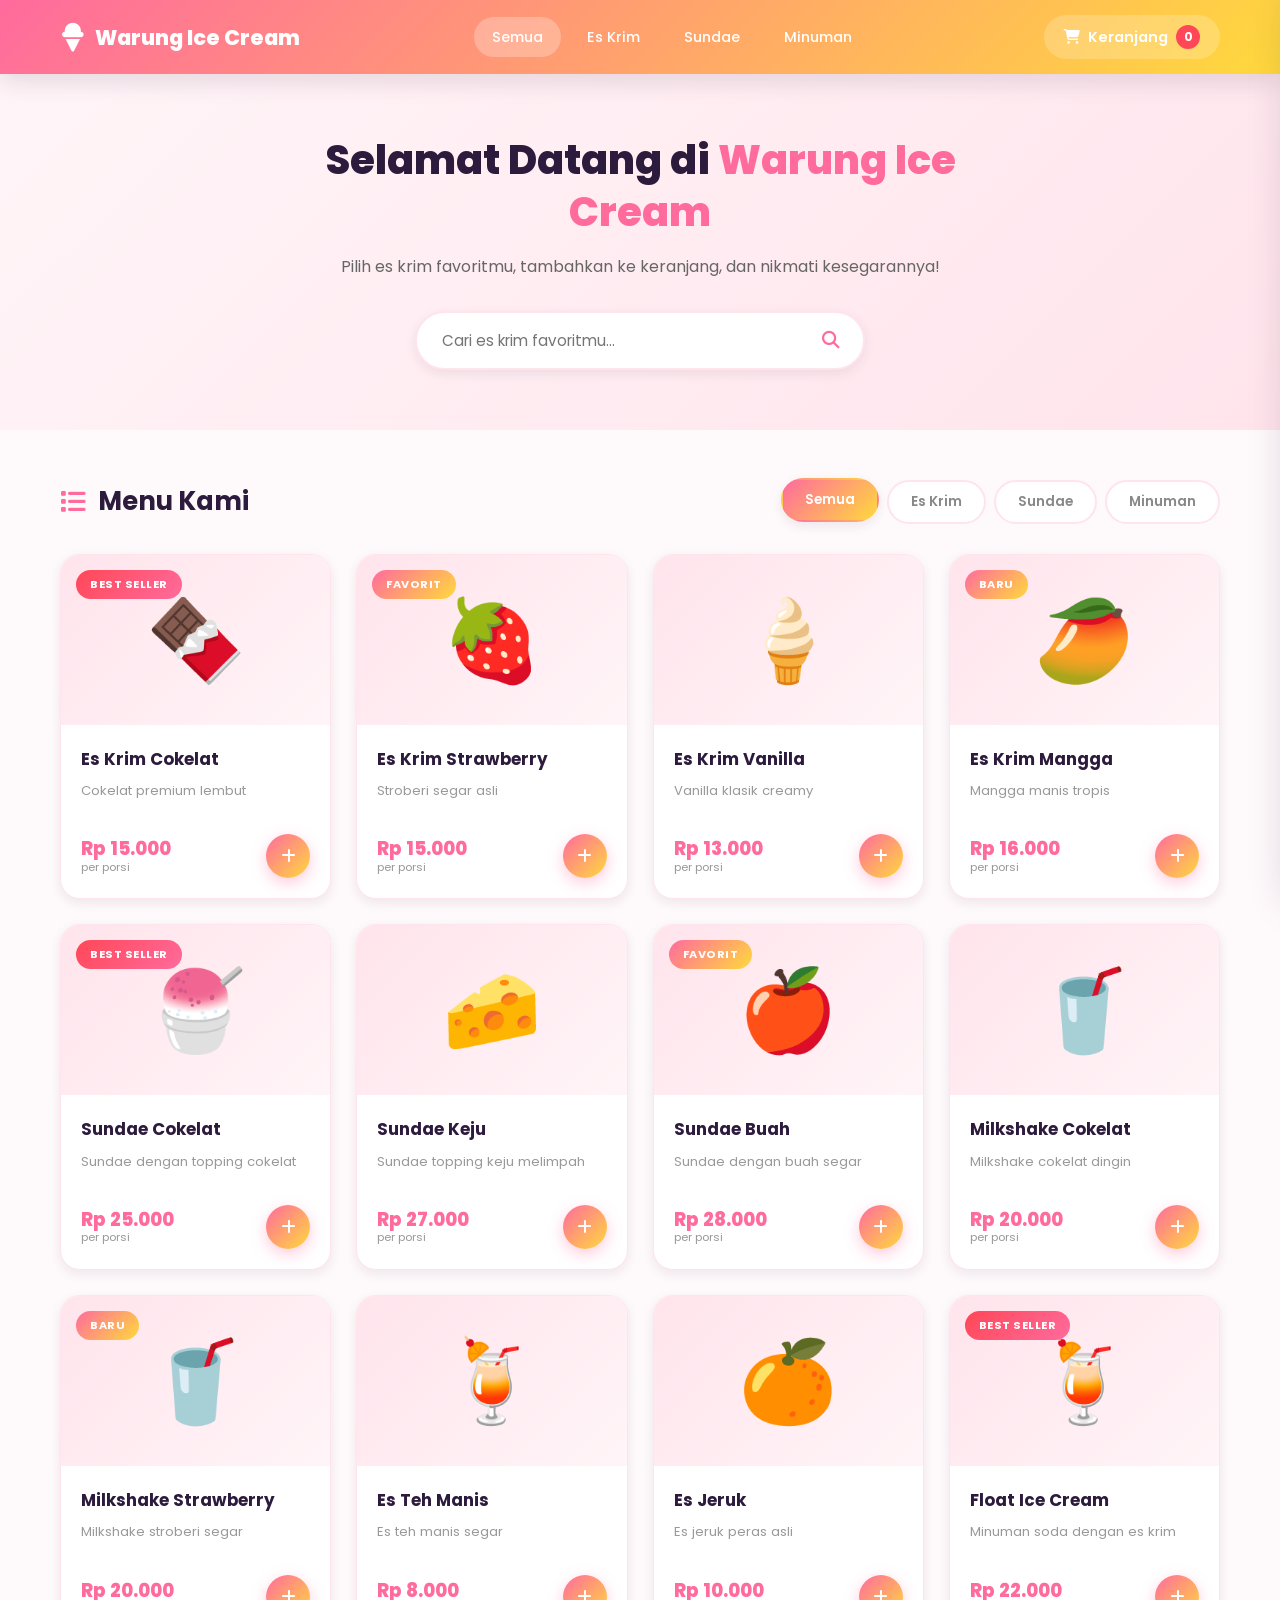
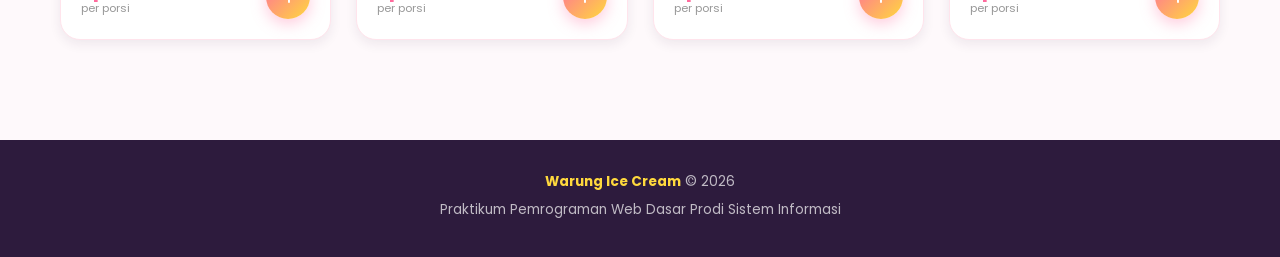
==== index.html @ 746003cd "gh" ====
<!DOCTYPE html>
<html lang="id">
<head>
    <meta charset="UTF-8">
    <meta name="viewport" content="width=device-width, initial-scale=1.0">
    <title>Warung Ice Cream - Es Krim Segar Setiap Hari!</title>
    
    <!-- jQuery CDN -->
<script src="https://code.jquery.com/jquery-3.7.1.js" integrity="sha256-eKhayi8LEQwp4NKxN+CfCh+3qOVUtJn3QNZ0TciWLP4=" crossorigin="anonymous"></script>
    
    <!-- Font Awesome untuk ikon -->
    <link rel="stylesheet" href="https://cdnjs.cloudflare.com/ajax/libs/font-awesome/6.4.0/css/all.min.css">
    
    <!-- Google Fonts -->
    <link href="https://fonts.googleapis.com/css?family=Poppins:wght@300;400;500;600;700;800&display=swap" rel="stylesheet">
    
    <!-- CSS Eksternal -->
    <link rel="stylesheet" href="style.css">
</head>
<body>
    <!-- ========== NAVBAR ========== -->
    <nav class="navbar">
        <div class="nav-container">
            <div class="logo">
                <i class="fas fa-ice-cream"></i>
                <span>Warung Ice Cream</span>
            </div>
            <div class="nav-menu" id="navMenu">
                <a class="nav-link active" data-filter="all">Semua</a>
                <a class="nav-link" data-filter="es-krim">Es Krim</a>
                <a class="nav-link" data-filter="sundae">Sundae</a>
                <a class="nav-link" data-filter="minuman">Minuman</a>
            </div>
            <div class="cart-btn" id="cartBtn">
                <i class="fas fa-shopping-cart"></i>
                <span class="cart-text">Keranjang</span>
                <span class="cart-badge" id="cartBadge">0</span>
            </div>
            <div class="hamburger" id="hamburger">
                <i class="fas fa-bars"></i>
            </div>
        </div>
    </nav>

    <!-- ========== HERO SECTION ========== -->
    <section class="hero">
        <div class="hero-content">
            <h1>Selamat Datang di <span>Warung Ice Cream</span></h1>
            <p>Pilih es krim favoritmu, tambahkan ke keranjang, dan nikmati kesegarannya!</p>
            <div class="search-box">
                <input type="text" id="searchProduk" placeholder="Cari es krim favoritmu...">
                <i class="fas fa-search"></i>
            </div>
        </div>
    </section>

    <!-- ========== PRODUK SECTION ========== -->
    <section class="produk-section">
        <div class="section-header">
            <h2><i class="fas fa-list"></i> Menu Kami</h2>
            <div class="filter-btns">
                <button class="filter-btn active" data-cat="all">Semua</button>
                <button class="filter-btn" data-cat="es-krim">Es Krim</button>
                <button class="filter-btn" data-cat="sundae">Sundae</button>
                <button class="filter-btn" data-cat="minuman">Minuman</button>
            </div>
        </div>
        <!-- Grid produk akan di-render oleh jQuery -->
        <div class="produk-grid" id="produkGrid"></div>
    </section>

    <!-- ========== CART SIDEBAR ========== -->
    <div class="cart-overlay" id="cartOverlay"></div>
    <aside class="cart-sidebar" id="cartSidebar">
        <div class="cart-header">
            <h3><i class="fas fa-shopping-bag"></i> Keranjang Belanja</h3>
            <button class="cart-close" id="cartClose">
                <i class="fas fa-times"></i>
            </button>
        </div>
        <div class="cart-items" id="cartItems">
            <!-- Item keranjang akan di-render oleh jQuery -->
        </div>
        <div class="cart-footer">
            <div class="cart-total">
                <span>Total:</span>
                <span class="total-price" id="cartTotal">Rp 0</span>
            </div>
            <button class="btn-checkout" id="btnCheckout">
                <i class="fas fa-check-circle"></i> Checkout Sekarang
            </button>
        </div>
    </aside>

    <!-- ========== TOAST NOTIFICATION ========== -->
    <div class="toast" id="toast">
        <i class="fas fa-check-circle"></i>
        <span id="toastMsg">Produk ditambahkan!</span>
    </div>

    <!-- ========== FOOTER ========== -->
    <footer class="footer">
        <p><strong>Warung Ice Cream</strong> © 2026</p>
        <p>Praktikum Pemrograman Web Dasar Prodi Sistem Informasi</p>
    </footer>

    <!-- JavaScript Eksternal -->
    <script src="script.js"></script>
</body>
</html>
---- style.css ----
/* RESET & VARIABEL GLOBAL */
* {
    margin: 0;
    padding: 0;
    box-sizing: border-box;
}

:root {
    --primary: #ff6b9d;
    --primary-dark: #e84a7f;
    --secondary: #ffd93d;
    --accent: #6bcbff;
    --dark: #2d1b3d;
    --light: #fff5f8;
    --gradient: linear-gradient(135deg, #ff6b9d 0%, #ffd93d 100%);
    --shadow-sm: 0 4px 12px rgba(45, 27, 61, 0.08);
    --shadow-md: 0 8px 25px rgba(45, 27, 61, 0.12);
    --shadow-lg: 0 15px 40px rgba(255, 107, 157, 0.25);
    --radius: 20px;
}

body {
    font-family: 'Poppins', sans-serif;
    background: #fef9fb;
    color: var(--dark);
    line-height: 1.7;
    overflow-x: hidden;
}

/* NAVBAR */
.navbar {
    background: var(--gradient);
    padding: 15px 0;
    position: sticky;
    top: 0;
    z-index: 100;
    box-shadow: var(--shadow-md);
}

.nav-container {
    max-width: 1200px;
    margin: 0 auto;
    padding: 0 20px;
    display: flex;
    justify-content: space-between;
    align-items: center;
    gap: 20px;
}

.logo {
    display: flex;
    align-items: center;
    gap: 10px;
    color: white;
    font-size: 1.3rem;
    font-weight: 800;
    flex-shrink: 0;
}

.logo i {
    font-size: 1.8rem;
    animation: swing 2s ease-in-out infinite;
}

@keyframes swing {
    0%, 100% { transform: rotate(-10deg); }
    50% { transform: rotate(10deg); }
}

.nav-menu {
    display: flex;
    gap: 8px;
    flex-wrap: wrap;
}

.nav-link {
    color: white;
    text-decoration: none;
    padding: 8px 18px;
    border-radius: 50px;
    font-size: 0.9rem;
    font-weight: 500;
    cursor: pointer;
    transition: 0.3s;
}

.nav-link:hover,
.nav-link.active {
    background: rgba(255, 255, 255, 0.25);
}

.cart-btn {
    background: rgba(255, 255, 255, 0.2);
    padding: 10px 20px;
    border-radius: 50px;
    color: white;
    font-weight: 600;
    font-size: 0.9rem;
    cursor: pointer;
    display: flex;
    align-items: center;
    gap: 8px;
    transition: 0.3s;
    flex-shrink: 0;
}

.cart-btn:hover {
    background: rgba(255, 255, 255, 0.35);
    transform: translateY(-2px);
}

.cart-badge {
    background: #ff4757;
    color: white;
    width: 24px;
    height: 24px;
    border-radius: 50%;
    display: flex;
    align-items: center;
    justify-content: center;
    font-size: 0.75rem;
    font-weight: 700;
    transition: 0.2s;
}

.hamburger {
    display: none;
    color: white;
    font-size: 1.5rem;
    cursor: pointer;
    background: none;
    border: none;
}

/* HERO SECTION */
.hero {
    background: linear-gradient(135deg, #fff5f8, #ffe4ec);
    padding: 60px 20px;
    text-align: center;
    position: relative;
    overflow: hidden;
}

.hero::before {
    content: '';
    position: absolute;
    font-size: 180px;
    opacity: 0.08;
    top: -20px;
    right: -20px;
    transform: rotate(-15deg);
}

.hero::after {
    content: '';
    position: absolute;
    font-size: 150px;
    opacity: 0.08;
    bottom: -30px;
    left: -20px;
    transform: rotate(15deg);
}

.hero-content {
    max-width: 700px;
    margin: 0 auto;
    position: relative;
    z-index: 1;
}

.hero h1 {
    font-size: 2.5rem;
    color: var(--dark);
    margin-bottom: 15px;
    font-weight: 800;
    line-height: 1.3;
}

.hero h1 span {
    color: var(--primary);
}

.hero p {
    color: #666;
    font-size: 1rem;
    margin-bottom: 30px;
}

.search-box {
    max-width: 450px;
    margin: 0 auto;
    position: relative;
}

.search-box input {
    width: 100%;
    padding: 16px 55px 16px 25px;
    border: 2px solid #ffe4ec;
    border-radius: 50px;
    font-family: inherit;
    font-size: 0.95rem;
    outline: none;
    transition: 0.3s;
    background: white;
    box-shadow: var(--shadow-sm);
}

.search-box input:focus {
    border-color: var(--primary);
    box-shadow: 0 0 0 5px rgba(255, 107, 157, 0.15);
}

.search-box i {
    position: absolute;
    right: 25px;
    top: 50%;
    transform: translateY(-50%);
    color: var(--primary);
    font-size: 1.1rem;
}

/* PRODUK SECTION */
.produk-section {
    max-width: 1200px;
    margin: 0 auto;
    padding: 50px 20px;
}

.section-header {
    display: flex;
    justify-content: space-between;
    align-items: center;
    margin-bottom: 30px;
    flex-wrap: wrap;
    gap: 20px;
}

.section-header h2 {
    font-size: 1.6rem;
    color: var(--dark);
    display: flex;
    align-items: center;
    gap: 12px;
}

.section-header h2 i {
    color: var(--primary);
}

.filter-btns {
    display: flex;
    gap: 8px;
    flex-wrap: wrap;
}

.filter-btn {
    padding: 10px 22px;
    border: 2px solid #ffe4ec;
    background: white;
    border-radius: 50px;
    font-size: 0.85rem;
    font-weight: 600;
    color: #888;
    cursor: pointer;
    transition: 0.3s;
    font-family: inherit;
}

.filter-btn:hover,
.filter-btn.active {
    background: var(--gradient);
    color: white;
    border-color: transparent;
    transform: translateY(-2px);
    box-shadow: var(--shadow-sm);
}

.produk-grid {
    display: grid;
    grid-template-columns: repeat(auto-fill, minmax(240px, 1fr));
    gap: 25px;
}

/* KARTU PRODUK */
.produk-card {
    background: white;
    border-radius: var(--radius);
    overflow: hidden;
    box-shadow: var(--shadow-sm);
    transition: all 0.4s cubic-bezier(0.4, 0, 0.2, 1);
    border: 1px solid #ffe4ec;
    position: relative;
    animation: fadeInUp 0.5s ease;
}

@keyframes fadeInUp {
    from { opacity: 0; transform: translateY(20px); }
    to { opacity: 1; transform: translateY(0); }
}

.produk-card:hover {
    transform: translateY(-8px);
    box-shadow: var(--shadow-lg);
    border-color: var(--primary);
}

.produk-img {
    height: 170px;
    background: linear-gradient(135deg, #ffe4ec, #fff5f8);
    display: flex;
    align-items: center;
    justify-content: center;
    font-size: 5rem;
    position: relative;
    overflow: hidden;
}

.produk-badge {
    position: absolute;
    top: 15px;
    left: 15px;
    background: var(--gradient);
    color: white;
    padding: 5px 14px;
    border-radius: 50px;
    font-size: 0.7rem;
    font-weight: 700;
    z-index: 2;
    text-transform: uppercase;
    letter-spacing: 0.5px;
}

.produk-badge.hot {
    background: linear-gradient(135deg, #ff4757, #ff6b9d);
}

.produk-info {
    padding: 20px;
}

.produk-info h3 {
    font-size: 1.05rem;
    color: var(--dark);
    margin-bottom: 8px;
    font-weight: 700;
}

.produk-info .desc {
    font-size: 0.82rem;
    color: #999;
    margin-bottom: 15px;
    line-height: 1.5;
    min-height: 38px;
}

.produk-footer {
    display: flex;
    justify-content: space-between;
    align-items: center;
}

.produk-price {
    font-size: 1.15rem;
    font-weight: 800;
    color: var(--primary);
    line-height: 1.2;
}

.produk-price small {
    font-size: 0.7rem;
    color: #999;
    font-weight: 400;
    display: block;
}

.btn-add-cart {
    background: var(--gradient);
    color: white;
    border: none;
    width: 44px;
    height: 44px;
    border-radius: 50%;
    cursor: pointer;
    font-size: 1rem;
    transition: 0.3s;
    display: flex;
    align-items: center;
    justify-content: center;
    box-shadow: 0 5px 15px rgba(255, 107, 157, 0.35);
}

.btn-add-cart:hover {
    transform: rotate(90deg) scale(1.1);
    box-shadow: 0 8px 20px rgba(255, 107, 157, 0.5);
}

.btn-add-cart:active {
    transform: scale(0.9);
}

/* CART SIDEBAR */
.cart-overlay {
    position: fixed;
    top: 0;
    left: 0;
    width: 100%;
    height: 100%;
    background: rgba(45, 27, 61, 0.5);
    backdrop-filter: blur(4px);
    z-index: 998;
    display: none;
}

.cart-sidebar {
    position: fixed;
    top: 0;
    right: -420px;
    width: 400px;
    max-width: 90vw;
    height: 100%;
    background: white;
    z-index: 999;
    box-shadow: -10px 0 40px rgba(45, 27, 61, 0.2);
    transition: right 0.4s cubic-bezier(0.4, 0, 0.2, 1);
    display: flex;
    flex-direction: column;
}

.cart-sidebar.open {
    right: 0;
}

.cart-header {
    background: var(--gradient);
    color: white;
    padding: 22px 25px;
    display: flex;
    justify-content: space-between;
    align-items: center;
}

.cart-header h3 {
    color: white;
    margin: 0;
    font-size: 1.1rem;
    display: flex;
    align-items: center;
    gap: 10px;
}

.cart-close {
    background: rgba(255, 255, 255, 0.25);
    border: none;
    color: white;
    width: 35px;
    height: 35px;
    border-radius: 50%;
    cursor: pointer;
    font-size: 1rem;
    transition: 0.3s;
}

.cart-close:hover {
    background: rgba(255, 255, 255, 0.4);
    transform: rotate(90deg);
}

.cart-items {
    flex: 1;
    overflow-y: auto;
    padding: 20px;
}

.cart-empty {
    text-align: center;
    padding: 50px 20px;
    color: #bbb;
}

.cart-empty i {
    font-size: 3.5rem;
    margin-bottom: 15px;
    color: #ffe4ec;
    display: block;
}

.cart-empty p {
    font-weight: 600;
    color: #999;
    margin-bottom: 5px;
}

.cart-empty small {
    font-size: 0.85rem;
}

.cart-item {
    display: flex;
    gap: 12px;
    padding: 14px;
    background: var(--light);
    border-radius: 14px;
    margin-bottom: 12px;
    align-items: center;
    animation: slideIn 0.3s ease;
}

@keyframes slideIn {
    from { opacity: 0; transform: translateX(20px); }
    to { opacity: 1; transform: translateX(0); }
}

.cart-item-icon {
    font-size: 2rem;
    width: 55px;
    height: 55px;
    background: white;
    border-radius: 12px;
    display: flex;
    align-items: center;
    justify-content: center;
    flex-shrink: 0;
    box-shadow: var(--shadow-sm);
}

.cart-item-info {
    flex: 1;
    min-width: 0;
}

.cart-item-info h5 {
    font-size: 0.88rem;
    color: var(--dark);
    margin-bottom: 4px;
    font-weight: 600;
    white-space: nowrap;
    overflow: hidden;
    text-overflow: ellipsis;
}

.cart-item-info .price {
    font-size: 0.85rem;
    color: var(--primary);
    font-weight: 700;
}

.qty-control {
    display: flex;
    align-items: center;
    gap: 6px;
    margin-top: 6px;
}

.qty-btn {
    width: 24px;
    height: 24px;
    border: none;
    background: white;
    border-radius: 6px;
    cursor: pointer;
    font-weight: 700;
    color: var(--primary);
    font-size: 0.8rem;
    display: flex;
    align-items: center;
    justify-content: center;
    transition: 0.2s;
    box-shadow: 0 2px 4px rgba(0,0,0,0.05);
}

.qty-btn:hover {
    background: var(--primary);
    color: white;
}

.qty-value {
    font-size: 0.85rem;
    font-weight: 700;
    min-width: 22px;
    text-align: center;
}

.cart-item-remove {
    background: none;
    border: none;
    color: #ff4757;
    cursor: pointer;
    font-size: 0.95rem;
    padding: 6px;
    transition: 0.2s;
    border-radius: 6px;
}

.cart-item-remove:hover {
    background: #ffe5e5;
    transform: scale(1.1);
}

.cart-footer {
    padding: 20px 25px;
    background: var(--light);
    border-top: 2px dashed #ffe4ec;
}

.cart-total {
    display: flex;
    justify-content: space-between;
    align-items: center;
    margin-bottom: 15px;
}

.cart-total span:first-child {
    color: #888;
    font-size: 0.9rem;
}

.cart-total .total-price {
    font-size: 1.4rem;
    font-weight: 800;
    color: var(--primary);
}

.btn-checkout {
    width: 100%;
    padding: 15px;
    background: var(--gradient);
    color: white;
    border: none;
    border-radius: 50px;
    font-family: inherit;
    font-weight: 700;
    font-size: 0.95rem;
    cursor: pointer;
    display: flex;
    align-items: center;
    justify-content: center;
    gap: 10px;
    transition: 0.3s;
    box-shadow: 0 8px 20px rgba(255, 107, 157, 0.3);
}

.btn-checkout:hover {
    transform: translateY(-2px);
    box-shadow: 0 12px 25px rgba(255, 107, 157, 0.45);
}

.btn-checkout:disabled {
    opacity: 0.7;
    cursor: not-allowed;
}

/* TOAST NOTIFICATION */
.toast {
    position: fixed;
    bottom: 30px;
    left: 50%;
    transform: translateX(-50%) translateY(100px);
    background: var(--dark);
    color: white;
    padding: 14px 28px;
    border-radius: 50px;
    font-size: 0.9rem;
    font-weight: 500;
    z-index: 1000;
    opacity: 0;
    transition: all 0.4s cubic-bezier(0.4, 0, 0.2, 1);
    display: flex;
    align-items: center;
    gap: 10px;
    box-shadow: 0 15px 30px rgba(0, 0, 0, 0.25);
    pointer-events: none;
    max-width: 90vw;
}

.toast.show {
    transform: translateX(-50%) translateY(0);
    opacity: 1;
}

.toast i {
    color: var(--secondary);
}

/* FOOTER */
.footer {
    background: var(--dark);
    color: white;
    text-align: center;
    padding: 30px 20px;
    margin-top: 50px;
}

.footer p {
    font-size: 0.85rem;
    color: rgba(255,255,255,0.7);
    margin-bottom: 5px;
}

.footer strong {
    color: var(--secondary);
}

/* RESPONSIVE DESIGN */
/* Tablet */
@media (max-width: 992px) {
    .nav-container {
        flex-wrap: wrap;
    }
    .nav-menu {
        order: 3;
        width: 100%;
        justify-content: center;
        margin-top: 10px;
    }
}

/* Mobile */
@media (max-width: 768px) {
    .hamburger {
        display: block;
    }
    .nav-menu {
        display: none;
        position: absolute;
        top: 100%;
        left: 0;
        right: 0;
        background: var(--primary-dark);
        flex-direction: column;
        padding: 15px;
        gap: 5px;
        box-shadow: var(--shadow-md);
    }
    .nav-menu.show {
        display: flex;
    }
    .nav-link {
        width: 100%;
        text-align: center;
        padding: 12px;
    }
    .cart-text {
        display: none;
    }
    .hero {
        padding: 40px 20px;
    }
    .hero h1 {
        font-size: 1.7rem;
    }
    .hero p {
        font-size: 0.9rem;
    }
    .section-header {
        flex-direction: column;
        align-items: flex-start;
    }
    .section-header h2 {
        font-size: 1.3rem;
    }
    .filter-btns {
        width: 100%;
        justify-content: center;
    }
    .produk-grid {
        grid-template-columns: repeat(auto-fill, minmax(160px, 1fr));
        gap: 15px;
    }
    .produk-img {
        height: 130px;
        font-size: 3.5rem;
    }
    .produk-info {
        padding: 15px;
    }
    .produk-info h3 {
        font-size: 0.95rem;
    }
    .produk-price {
        font-size: 1rem;
    }
    .btn-add-cart {
        width: 38px;
        height: 38px;
        font-size: 0.9rem;
    }
    .cart-sidebar {
        width: 100%;
        max-width: 100%;
    }
    .toast {
        font-size: 0.82rem;
        padding: 12px 20px;
    }
}

/* Mobile Kecil */
@media (max-width: 480px) {
    .produk-grid {
        grid-template-columns: repeat(2, 1fr);
        gap: 12px;
    }
    .produk-img {
        height: 110px;
        font-size: 3rem;
    }
    .produk-info {
        padding: 12px;
    }
    .produk-info h3 {
        font-size: 0.85rem;
    }
    .produk-info .desc {
        font-size: 0.75rem;
        min-height: 32px;
    }
    .produk-price {
        font-size: 0.9rem;
    }
    .filter-btn {
        padding: 8px 16px;
        font-size: 0.78rem;
    }
}
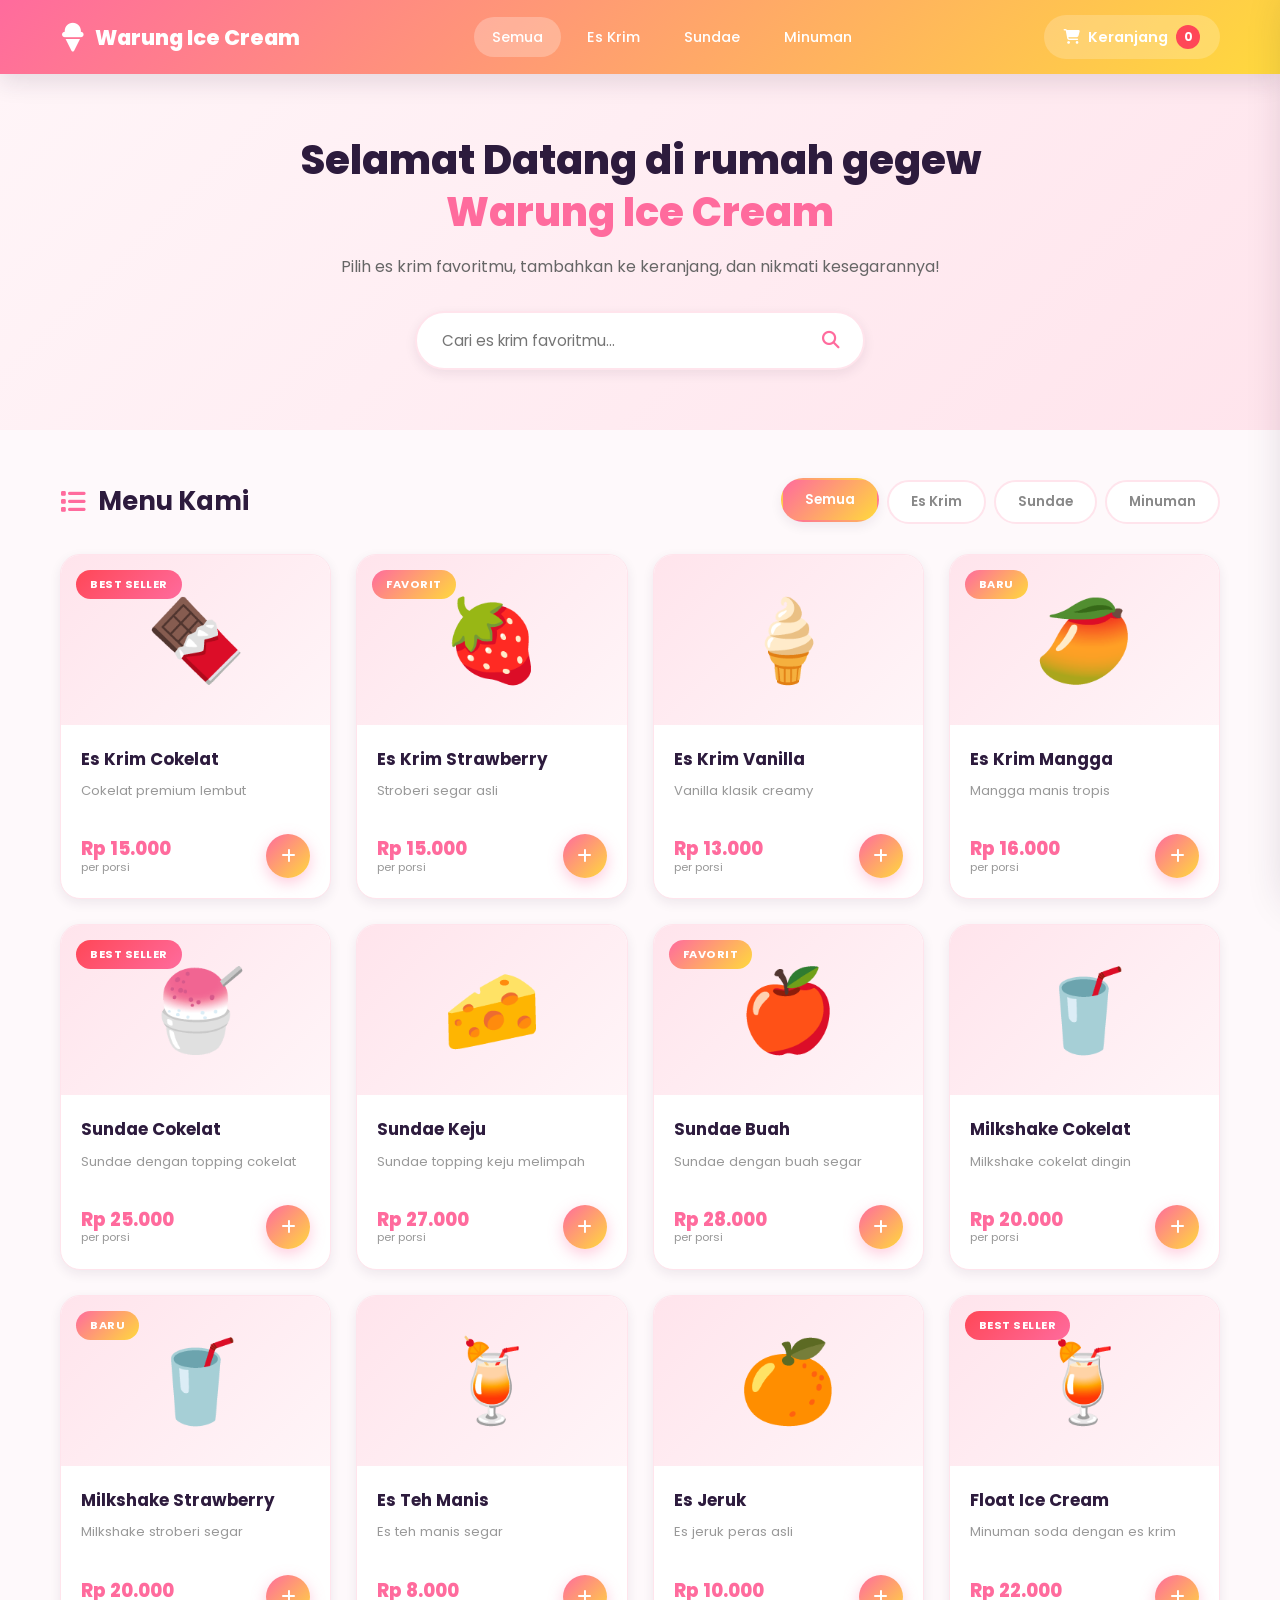
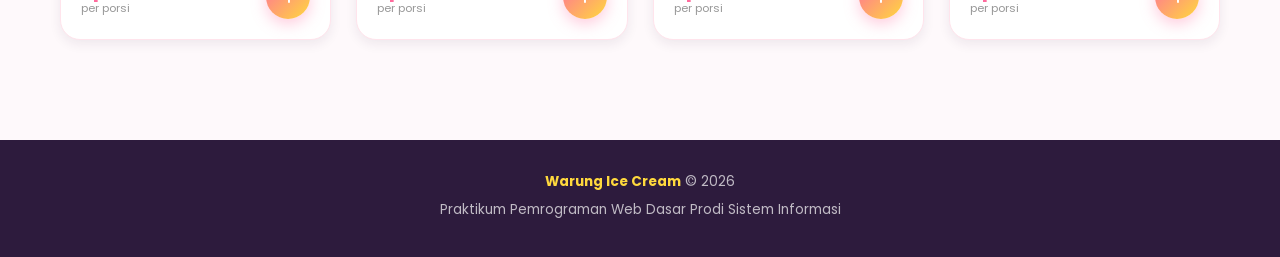
==== commit 11d41513: "meh meh" ====
--- a/index.html
+++ b/index.html
@@ -3,7 +3,7 @@
 <head>
     <meta charset="UTF-8">
     <meta name="viewport" content="width=device-width, initial-scale=1.0">
-    <title>Warung Ice Cream - Es Krim Segar Setiap Hari!</title>
+    <title>Warung Ice Cream - Es Krim Segar Setiap Hari</title>
     
     <!-- jQuery CDN -->
 <script src="https://code.jquery.com/jquery-3.7.1.js" integrity="sha256-eKhayi8LEQwp4NKxN+CfCh+3qOVUtJn3QNZ0TciWLP4=" crossorigin="anonymous"></script>
@@ -45,7 +45,7 @@
     <!-- ========== HERO SECTION ========== -->
     <section class="hero">
         <div class="hero-content">
-            <h1>Selamat Datang di <span>Warung Ice Cream</span></h1>
+            <h1>Selamat Datang di rumah gegew <span>Warung Ice Cream</span></h1>
             <p>Pilih es krim favoritmu, tambahkan ke keranjang, dan nikmati kesegarannya!</p>
             <div class="search-box">
                 <input type="text" id="searchProduk" placeholder="Cari es krim favoritmu...">
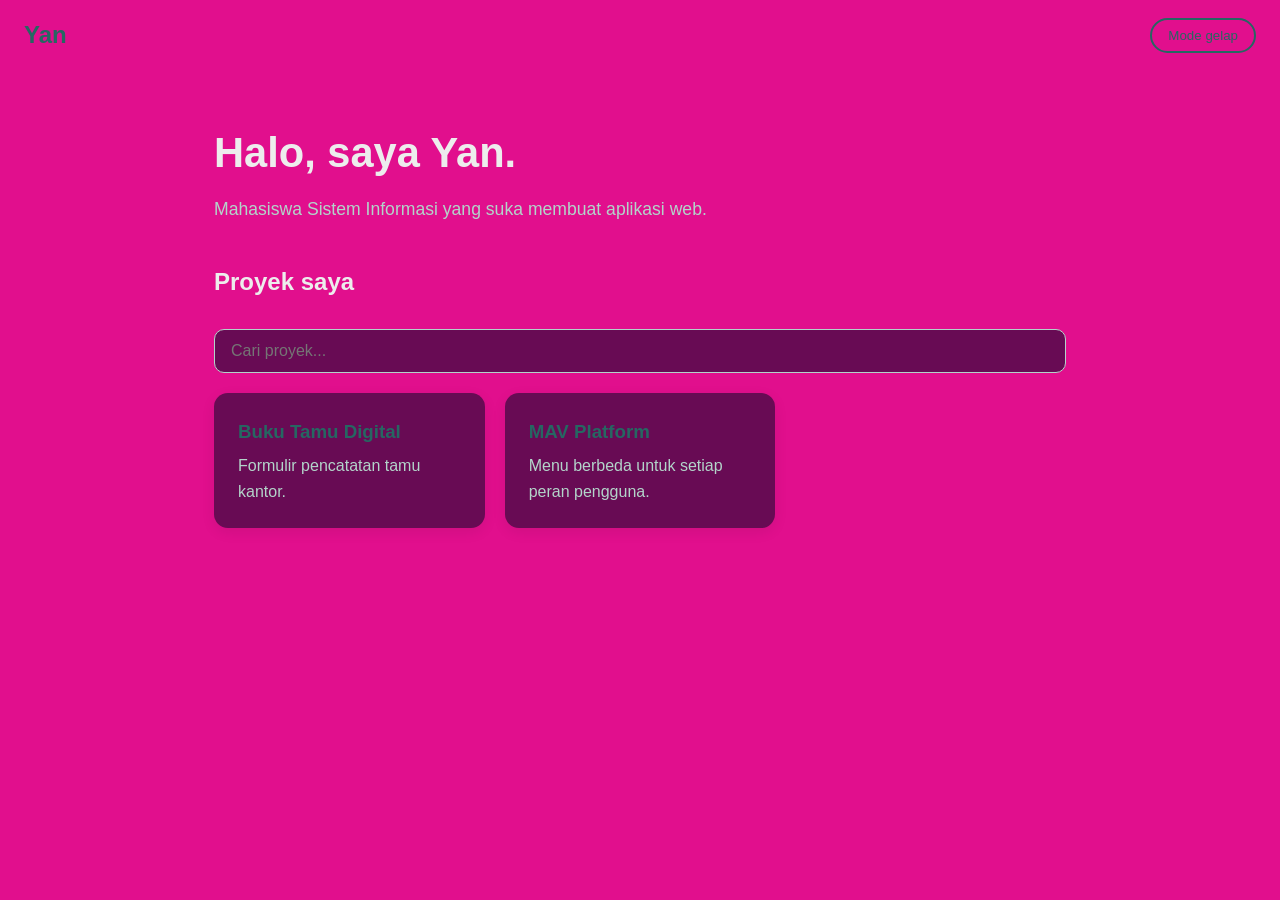
==== commit e7058e27: "pertemuan 12" ====
--- a/index.html
+++ b/index.html
@@ -1,110 +1,48 @@
 <!DOCTYPE html>
 <html lang="id">
+
 <head>
     <meta charset="UTF-8">
-    <meta name="viewport" content="width=device-width, initial-scale=1.0">
-    <title>Warung Ice Cream - Es Krim Segar Setiap Hari</title>
-    
-    <!-- jQuery CDN -->
-<script src="https://code.jquery.com/jquery-3.7.1.js" integrity="sha256-eKhayi8LEQwp4NKxN+CfCh+3qOVUtJn3QNZ0TciWLP4=" crossorigin="anonymous"></script>
-    
-    <!-- Font Awesome untuk ikon -->
-    <link rel="stylesheet" href="https://cdnjs.cloudflare.com/ajax/libs/font-awesome/6.4.0/css/all.min.css">
-    
-    <!-- Google Fonts -->
-    <link href="https://fonts.googleapis.com/css?family=Poppins:wght@300;400;500;600;700;800&display=swap" rel="stylesheet">
-    
-    <!-- CSS Eksternal -->
+    <meta name="viewport" content="width=device-width, initial-scale=1">
+    <title>Portofolio Yan</title>
+    <!-- Menghubungkan file CSS -->
     <link rel="stylesheet" href="style.css">
 </head>
+
 <body>
-    <!-- ========== NAVBAR ========== -->
-    <nav class="navbar">
-        <div class="nav-container">
-            <div class="logo">
-                <i class="fas fa-ice-cream"></i>
-                <span>Warung Ice Cream</span>
-            </div>
-            <div class="nav-menu" id="navMenu">
-                <a class="nav-link active" data-filter="all">Semua</a>
-                <a class="nav-link" data-filter="es-krim">Es Krim</a>
-                <a class="nav-link" data-filter="sundae">Sundae</a>
-                <a class="nav-link" data-filter="minuman">Minuman</a>
-            </div>
-            <div class="cart-btn" id="cartBtn">
-                <i class="fas fa-shopping-cart"></i>
-                <span class="cart-text">Keranjang</span>
-                <span class="cart-badge" id="cartBadge">0</span>
-            </div>
-            <div class="hamburger" id="hamburger">
-                <i class="fas fa-bars"></i>
-            </div>
-        </div>
-    </nav>
-
-    <!-- ========== HERO SECTION ========== -->
-    <section class="hero">
-        <div class="hero-content">
-            <h1>Selamat Datang di rumah gegew <span>Warung Ice Cream</span></h1>
-            <p>Pilih es krim favoritmu, tambahkan ke keranjang, dan nikmati kesegarannya!</p>
-            <div class="search-box">
-                <input type="text" id="searchProduk" placeholder="Cari es krim favoritmu...">
-                <i class="fas fa-search"></i>
-            </div>
-        </div>
-    </section>
-
-    <!-- ========== PRODUK SECTION ========== -->
-    <section class="produk-section">
-        <div class="section-header">
-            <h2><i class="fas fa-list"></i> Menu Kami</h2>
-            <div class="filter-btns">
-                <button class="filter-btn active" data-cat="all">Semua</button>
-                <button class="filter-btn" data-cat="es-krim">Es Krim</button>
-                <button class="filter-btn" data-cat="sundae">Sundae</button>
-                <button class="filter-btn" data-cat="minuman">Minuman</button>
-            </div>
-        </div>
-        <!-- Grid produk akan di-render oleh jQuery -->
-        <div class="produk-grid" id="produkGrid"></div>
-    </section>
-
-    <!-- ========== CART SIDEBAR ========== -->
-    <div class="cart-overlay" id="cartOverlay"></div>
-    <aside class="cart-sidebar" id="cartSidebar">
-        <div class="cart-header">
-            <h3><i class="fas fa-shopping-bag"></i> Keranjang Belanja</h3>
-            <button class="cart-close" id="cartClose">
-                <i class="fas fa-times"></i>
-            </button>
-        </div>
-        <div class="cart-items" id="cartItems">
-            <!-- Item keranjang akan di-render oleh jQuery -->
-        </div>
-        <div class="cart-footer">
-            <div class="cart-total">
-                <span>Total:</span>
-                <span class="total-price" id="cartTotal">Rp 0</span>
-            </div>
-            <button class="btn-checkout" id="btnCheckout">
-                <i class="fas fa-check-circle"></i> Checkout Sekarang
-            </button>
-        </div>
-    </aside>
-
-    <!-- ========== TOAST NOTIFICATION ========== -->
-    <div class="toast" id="toast">
-        <i class="fas fa-check-circle"></i>
-        <span id="toastMsg">Produk ditambahkan!</span>
-    </div>
-
-    <!-- ========== FOOTER ========== -->
-    <footer class="footer">
-        <p><strong>Warung Ice Cream</strong> © 2026</p>
-        <p>Praktikum Pemrograman Web Dasar Prodi Sistem Informasi</p>
-    </footer>
-
-    <!-- JavaScript Eksternal -->
+    <!-- ===== Bagian atas ===== -->
+    <header class="header">
+        <h2 class="logo">Yan</h2>
+        <button id="tombol-tema">Mode gelap</button>
+    </header>
+    <main class="isi">
+        <!-- ===== Perkenalan ===== -->
+        <section class="perkenalan">
+            <h1>Halo, saya Yan.</h1>
+            <p>Mahasiswa Sistem Informasi yang suka membuat aplikasi web.</p>
+        </section>
+        <!-- ===== Daftar proyek ===== -->
+        <h2>Proyek saya</h2>
+        <!-- Kotak pencarian (dipakai oleh script.js) -->
+        <input type="text" id="cari" placeholder="Cari proyek...">
+        <section class="daftar-proyek">
+            <!-- Satu kartu = satu proyek.
+           href mengarah ke index.html di dalam folder proyek tersebut. -->
+            <a class="kartu" href="buku-tamu-digital/index.html">
+                <h3>Buku Tamu Digital</h3>
+                <p>Formulir pencatatan tamu kantor.</p>
+            </a>
+            <a class="kartu" href="mav-platform/index.html">
+                <h3>MAV Platform</h3>
+                <p>Menu berbeda untuk setiap peran pengguna.</p>
+            </a>
+            <!-- Mau menambah proyek? Salin satu blok <a class="kartu"> di atas,
+           lalu ubah href, judul, dan deskripsinya. -->
+        </section>
+        <p id="pesan-kosong" class="pesan-kosong">Proyek tidak ditemukan.</p>
+    </main>
+    <!-- Menghubungkan file JavaScript (letakkan paling bawah) -->
     <script src="script.js"></script>
 </body>
+
 </html>
--- a/style.css
+++ b/style.css
@@ -1,824 +1,108 @@
-/* RESET & VARIABEL GLOBAL */
+/* ===== 1. Warna =====
+   Variabel CSS: ubah warna cukup di sini saja. */
+:root {
+  --latar: #e10f8d;
+  --kartu: #680b54;
+  --teks: #ededed;
+  --teks-pudar: #b3d4ca;
+  --aksen: #266762;
+}
+/* Saat body diberi class "gelap" oleh JavaScript, warna berganti */
+body.gelap {
+  --latar: #ab24c0;
+  --kartu: #1b2623;
+  --teks: #e6efec;
+  --teks-pudar: #94a8a1;
+  --aksen: #5fd1c4;
+}
+/* ===== 2. Dasar halaman ===== */
 * {
-    margin: 0;
-    padding: 0;
-    box-sizing: border-box;
+  box-sizing: border-box;
 }
-
-:root {
-    --primary: #ff6b9d;
-    --primary-dark: #e84a7f;
-    --secondary: #ffd93d;
-    --accent: #6bcbff;
-    --dark: #2d1b3d;
-    --light: #fff5f8;
-    --gradient: linear-gradient(135deg, #ff6b9d 0%, #ffd93d 100%);
-    --shadow-sm: 0 4px 12px rgba(45, 27, 61, 0.08);
-    --shadow-md: 0 8px 25px rgba(45, 27, 61, 0.12);
-    --shadow-lg: 0 15px 40px rgba(255, 107, 157, 0.25);
-    --radius: 20px;
+body {
+  margin: 0;
+  font-family: Arial, sans-serif;
+  line-height: 1.6;
+  background: var(--latar);
+  color: var(--teks);
 }
-
-body {
-    font-family: 'Poppins', sans-serif;
-    background: #fef9fb;
-    color: var(--dark);
-    line-height: 1.7;
-    overflow-x: hidden;
+/* ===== 3. Bagian atas ===== */
+.header {
+  display: flex;
+  justify-content: space-between;
+  align-items: center;
+  padding: 16px 24px;
 }
-
-/* NAVBAR */
-.navbar {
-    background: var(--gradient);
-    padding: 15px 0;
-    position: sticky;
-    top: 0;
-    z-index: 100;
-    box-shadow: var(--shadow-md);
+.logo {
+  margin: 0;
+  color: var(--aksen);
 }
-
-.nav-container {
-    max-width: 1200px;
-    margin: 0 auto;
-    padding: 0 20px;
-    display: flex;
-    justify-content: space-between;
-    align-items: center;
-    gap: 20px;
+#tombol-tema {
+  padding: 8px 16px;
+  border: 2px solid var(--aksen);
+  border-radius: 20px;
+  background: transparent;
+  color: var(--aksen);
+  cursor: pointer;
 }
-
-.logo {
-    display: flex;
-    align-items: center;
-    gap: 10px;
-    color: white;
-    font-size: 1.3rem;
-    font-weight: 800;
-    flex-shrink: 0;
+/* ===== 4. Isi halaman ===== */
+.isi {
+  max-width: 900px;
+  margin: 0 auto;
+  padding: 0 24px 60px;
 }
-
-.logo i {
-    font-size: 1.8rem;
-    animation: swing 2s ease-in-out infinite;
+.perkenalan {
+  padding: 50px 0 20px;
 }
-
-@keyframes swing {
-    0%, 100% { transform: rotate(-10deg); }
-    50% { transform: rotate(10deg); }
+.perkenalan h1 {
+  font-size: 2.6rem;
+  margin: 0 0 8px;
 }
-
-.nav-menu {
-    display: flex;
-    gap: 8px;
-    flex-wrap: wrap;
+.perkenalan p {
+  color: var(--teks-pudar);
+  font-size: 1.1rem;
+  margin: 0;
 }
-
-.nav-link {
-    color: white;
-    text-decoration: none;
-    padding: 8px 18px;
-    border-radius: 50px;
-    font-size: 0.9rem;
-    font-weight: 500;
-    cursor: pointer;
-    transition: 0.3s;
+/* ===== 5. Pencarian ===== */
+#cari {
+  width: 100%;
+  padding: 12px 16px;
+  margin: 8px 0 20px;
+  border: 1px solid var(--teks-pudar);
+  border-radius: 10px;
+  font-size: 1rem;
+  background: var(--kartu);
+  color: var(--teks);
 }
-
-.nav-link:hover,
-.nav-link.active {
-    background: rgba(255, 255, 255, 0.25);
+/* ===== 6. Kartu proyek ===== */
+.daftar-proyek {
+  display: grid;
+  grid-template-columns: repeat(auto-fill, minmax(250px, 1fr));
+  gap: 20px;
 }
-
-.cart-btn {
-    background: rgba(255, 255, 255, 0.2);
-    padding: 10px 20px;
-    border-radius: 50px;
-    color: white;
-    font-weight: 600;
-    font-size: 0.9rem;
-    cursor: pointer;
-    display: flex;
-    align-items: center;
-    gap: 8px;
-    transition: 0.3s;
-    flex-shrink: 0;
+.kartu {
+  display: block;
+  padding: 24px;
+  background: var(--kartu);
+  border-radius: 14px;
+  box-shadow: 0 4px 14px rgba(0, 0, 0, 0.08);
+  color: inherit;
+  text-decoration: none;
+  transition: transform 0.2s;
 }
-
-.cart-btn:hover {
-    background: rgba(255, 255, 255, 0.35);
-    transform: translateY(-2px);
+.kartu:hover {
+  transform: translateY(-4px);
 }
-
-.cart-badge {
-    background: #ff4757;
-    color: white;
-    width: 24px;
-    height: 24px;
-    border-radius: 50%;
-    display: flex;
-    align-items: center;
-    justify-content: center;
-    font-size: 0.75rem;
-    font-weight: 700;
-    transition: 0.2s;
+.kartu h3 {
+  margin: 0 0 6px;
+  color: var(--aksen);
 }
-
-.hamburger {
-    display: none;
-    color: white;
-    font-size: 1.5rem;
-    cursor: pointer;
-    background: none;
-    border: none;
+.kartu p {
+  margin: 0;
+  color: var(--teks-pudar);
 }
-
-/* HERO SECTION */
-.hero {
-    background: linear-gradient(135deg, #fff5f8, #ffe4ec);
-    padding: 60px 20px;
-    text-align: center;
-    position: relative;
-    overflow: hidden;
-}
-
-.hero::before {
-    content: '';
-    position: absolute;
-    font-size: 180px;
-    opacity: 0.08;
-    top: -20px;
-    right: -20px;
-    transform: rotate(-15deg);
-}
-
-.hero::after {
-    content: '';
-    position: absolute;
-    font-size: 150px;
-    opacity: 0.08;
-    bottom: -30px;
-    left: -20px;
-    transform: rotate(15deg);
-}
-
-.hero-content {
-    max-width: 700px;
-    margin: 0 auto;
-    position: relative;
-    z-index: 1;
-}
-
-.hero h1 {
-    font-size: 2.5rem;
-    color: var(--dark);
-    margin-bottom: 15px;
-    font-weight: 800;
-    line-height: 1.3;
-}
-
-.hero h1 span {
-    color: var(--primary);
-}
-
-.hero p {
-    color: #666;
-    font-size: 1rem;
-    margin-bottom: 30px;
-}
-
-.search-box {
-    max-width: 450px;
-    margin: 0 auto;
-    position: relative;
-}
-
-.search-box input {
-    width: 100%;
-    padding: 16px 55px 16px 25px;
-    border: 2px solid #ffe4ec;
-    border-radius: 50px;
-    font-family: inherit;
-    font-size: 0.95rem;
-    outline: none;
-    transition: 0.3s;
-    background: white;
-    box-shadow: var(--shadow-sm);
-}
-
-.search-box input:focus {
-    border-color: var(--primary);
-    box-shadow: 0 0 0 5px rgba(255, 107, 157, 0.15);
-}
-
-.search-box i {
-    position: absolute;
-    right: 25px;
-    top: 50%;
-    transform: translateY(-50%);
-    color: var(--primary);
-    font-size: 1.1rem;
-}
-
-/* PRODUK SECTION */
-.produk-section {
-    max-width: 1200px;
-    margin: 0 auto;
-    padding: 50px 20px;
-}
-
-.section-header {
-    display: flex;
-    justify-content: space-between;
-    align-items: center;
-    margin-bottom: 30px;
-    flex-wrap: wrap;
-    gap: 20px;
-}
-
-.section-header h2 {
-    font-size: 1.6rem;
-    color: var(--dark);
-    display: flex;
-    align-items: center;
-    gap: 12px;
-}
-
-.section-header h2 i {
-    color: var(--primary);
-}
-
-.filter-btns {
-    display: flex;
-    gap: 8px;
-    flex-wrap: wrap;
-}
-
-.filter-btn {
-    padding: 10px 22px;
-    border: 2px solid #ffe4ec;
-    background: white;
-    border-radius: 50px;
-    font-size: 0.85rem;
-    font-weight: 600;
-    color: #888;
-    cursor: pointer;
-    transition: 0.3s;
-    font-family: inherit;
-}
-
-.filter-btn:hover,
-.filter-btn.active {
-    background: var(--gradient);
-    color: white;
-    border-color: transparent;
-    transform: translateY(-2px);
-    box-shadow: var(--shadow-sm);
-}
-
-.produk-grid {
-    display: grid;
-    grid-template-columns: repeat(auto-fill, minmax(240px, 1fr));
-    gap: 25px;
-}
-
-/* KARTU PRODUK */
-.produk-card {
-    background: white;
-    border-radius: var(--radius);
-    overflow: hidden;
-    box-shadow: var(--shadow-sm);
-    transition: all 0.4s cubic-bezier(0.4, 0, 0.2, 1);
-    border: 1px solid #ffe4ec;
-    position: relative;
-    animation: fadeInUp 0.5s ease;
-}
-
-@keyframes fadeInUp {
-    from { opacity: 0; transform: translateY(20px); }
-    to { opacity: 1; transform: translateY(0); }
-}
-
-.produk-card:hover {
-    transform: translateY(-8px);
-    box-shadow: var(--shadow-lg);
-    border-color: var(--primary);
-}
-
-.produk-img {
-    height: 170px;
-    background: linear-gradient(135deg, #ffe4ec, #fff5f8);
-    display: flex;
-    align-items: center;
-    justify-content: center;
-    font-size: 5rem;
-    position: relative;
-    overflow: hidden;
-}
-
-.produk-badge {
-    position: absolute;
-    top: 15px;
-    left: 15px;
-    background: var(--gradient);
-    color: white;
-    padding: 5px 14px;
-    border-radius: 50px;
-    font-size: 0.7rem;
-    font-weight: 700;
-    z-index: 2;
-    text-transform: uppercase;
-    letter-spacing: 0.5px;
-}
-
-.produk-badge.hot {
-    background: linear-gradient(135deg, #ff4757, #ff6b9d);
-}
-
-.produk-info {
-    padding: 20px;
-}
-
-.produk-info h3 {
-    font-size: 1.05rem;
-    color: var(--dark);
-    margin-bottom: 8px;
-    font-weight: 700;
-}
-
-.produk-info .desc {
-    font-size: 0.82rem;
-    color: #999;
-    margin-bottom: 15px;
-    line-height: 1.5;
-    min-height: 38px;
-}
-
-.produk-footer {
-    display: flex;
-    justify-content: space-between;
-    align-items: center;
-}
-
-.produk-price {
-    font-size: 1.15rem;
-    font-weight: 800;
-    color: var(--primary);
-    line-height: 1.2;
-}
-
-.produk-price small {
-    font-size: 0.7rem;
-    color: #999;
-    font-weight: 400;
-    display: block;
-}
-
-.btn-add-cart {
-    background: var(--gradient);
-    color: white;
-    border: none;
-    width: 44px;
-    height: 44px;
-    border-radius: 50%;
-    cursor: pointer;
-    font-size: 1rem;
-    transition: 0.3s;
-    display: flex;
-    align-items: center;
-    justify-content: center;
-    box-shadow: 0 5px 15px rgba(255, 107, 157, 0.35);
-}
-
-.btn-add-cart:hover {
-    transform: rotate(90deg) scale(1.1);
-    box-shadow: 0 8px 20px rgba(255, 107, 157, 0.5);
-}
-
-.btn-add-cart:active {
-    transform: scale(0.9);
-}
-
-/* CART SIDEBAR */
-.cart-overlay {
-    position: fixed;
-    top: 0;
-    left: 0;
-    width: 100%;
-    height: 100%;
-    background: rgba(45, 27, 61, 0.5);
-    backdrop-filter: blur(4px);
-    z-index: 998;
-    display: none;
-}
-
-.cart-sidebar {
-    position: fixed;
-    top: 0;
-    right: -420px;
-    width: 400px;
-    max-width: 90vw;
-    height: 100%;
-    background: white;
-    z-index: 999;
-    box-shadow: -10px 0 40px rgba(45, 27, 61, 0.2);
-    transition: right 0.4s cubic-bezier(0.4, 0, 0.2, 1);
-    display: flex;
-    flex-direction: column;
-}
-
-.cart-sidebar.open {
-    right: 0;
-}
-
-.cart-header {
-    background: var(--gradient);
-    color: white;
-    padding: 22px 25px;
-    display: flex;
-    justify-content: space-between;
-    align-items: center;
-}
-
-.cart-header h3 {
-    color: white;
-    margin: 0;
-    font-size: 1.1rem;
-    display: flex;
-    align-items: center;
-    gap: 10px;
-}
-
-.cart-close {
-    background: rgba(255, 255, 255, 0.25);
-    border: none;
-    color: white;
-    width: 35px;
-    height: 35px;
-    border-radius: 50%;
-    cursor: pointer;
-    font-size: 1rem;
-    transition: 0.3s;
-}
-
-.cart-close:hover {
-    background: rgba(255, 255, 255, 0.4);
-    transform: rotate(90deg);
-}
-
-.cart-items {
-    flex: 1;
-    overflow-y: auto;
-    padding: 20px;
-}
-
-.cart-empty {
-    text-align: center;
-    padding: 50px 20px;
-    color: #bbb;
-}
-
-.cart-empty i {
-    font-size: 3.5rem;
-    margin-bottom: 15px;
-    color: #ffe4ec;
-    display: block;
-}
-
-.cart-empty p {
-    font-weight: 600;
-    color: #999;
-    margin-bottom: 5px;
-}
-
-.cart-empty small {
-    font-size: 0.85rem;
-}
-
-.cart-item {
-    display: flex;
-    gap: 12px;
-    padding: 14px;
-    background: var(--light);
-    border-radius: 14px;
-    margin-bottom: 12px;
-    align-items: center;
-    animation: slideIn 0.3s ease;
-}
-
-@keyframes slideIn {
-    from { opacity: 0; transform: translateX(20px); }
-    to { opacity: 1; transform: translateX(0); }
-}
-
-.cart-item-icon {
-    font-size: 2rem;
-    width: 55px;
-    height: 55px;
-    background: white;
-    border-radius: 12px;
-    display: flex;
-    align-items: center;
-    justify-content: center;
-    flex-shrink: 0;
-    box-shadow: var(--shadow-sm);
-}
-
-.cart-item-info {
-    flex: 1;
-    min-width: 0;
-}
-
-.cart-item-info h5 {
-    font-size: 0.88rem;
-    color: var(--dark);
-    margin-bottom: 4px;
-    font-weight: 600;
-    white-space: nowrap;
-    overflow: hidden;
-    text-overflow: ellipsis;
-}
-
-.cart-item-info .price {
-    font-size: 0.85rem;
-    color: var(--primary);
-    font-weight: 700;
-}
-
-.qty-control {
-    display: flex;
-    align-items: center;
-    gap: 6px;
-    margin-top: 6px;
-}
-
-.qty-btn {
-    width: 24px;
-    height: 24px;
-    border: none;
-    background: white;
-    border-radius: 6px;
-    cursor: pointer;
-    font-weight: 700;
-    color: var(--primary);
-    font-size: 0.8rem;
-    display: flex;
-    align-items: center;
-    justify-content: center;
-    transition: 0.2s;
-    box-shadow: 0 2px 4px rgba(0,0,0,0.05);
-}
-
-.qty-btn:hover {
-    background: var(--primary);
-    color: white;
-}
-
-.qty-value {
-    font-size: 0.85rem;
-    font-weight: 700;
-    min-width: 22px;
-    text-align: center;
-}
-
-.cart-item-remove {
-    background: none;
-    border: none;
-    color: #ff4757;
-    cursor: pointer;
-    font-size: 0.95rem;
-    padding: 6px;
-    transition: 0.2s;
-    border-radius: 6px;
-}
-
-.cart-item-remove:hover {
-    background: #ffe5e5;
-    transform: scale(1.1);
-}
-
-.cart-footer {
-    padding: 20px 25px;
-    background: var(--light);
-    border-top: 2px dashed #ffe4ec;
-}
-
-.cart-total {
-    display: flex;
-    justify-content: space-between;
-    align-items: center;
-    margin-bottom: 15px;
-}
-
-.cart-total span:first-child {
-    color: #888;
-    font-size: 0.9rem;
-}
-
-.cart-total .total-price {
-    font-size: 1.4rem;
-    font-weight: 800;
-    color: var(--primary);
-}
-
-.btn-checkout {
-    width: 100%;
-    padding: 15px;
-    background: var(--gradient);
-    color: white;
-    border: none;
-    border-radius: 50px;
-    font-family: inherit;
-    font-weight: 700;
-    font-size: 0.95rem;
-    cursor: pointer;
-    display: flex;
-    align-items: center;
-    justify-content: center;
-    gap: 10px;
-    transition: 0.3s;
-    box-shadow: 0 8px 20px rgba(255, 107, 157, 0.3);
-}
-
-.btn-checkout:hover {
-    transform: translateY(-2px);
-    box-shadow: 0 12px 25px rgba(255, 107, 157, 0.45);
-}
-
-.btn-checkout:disabled {
-    opacity: 0.7;
-    cursor: not-allowed;
-}
-
-/* TOAST NOTIFICATION */
-.toast {
-    position: fixed;
-    bottom: 30px;
-    left: 50%;
-    transform: translateX(-50%) translateY(100px);
-    background: var(--dark);
-    color: white;
-    padding: 14px 28px;
-    border-radius: 50px;
-    font-size: 0.9rem;
-    font-weight: 500;
-    z-index: 1000;
-    opacity: 0;
-    transition: all 0.4s cubic-bezier(0.4, 0, 0.2, 1);
-    display: flex;
-    align-items: center;
-    gap: 10px;
-    box-shadow: 0 15px 30px rgba(0, 0, 0, 0.25);
-    pointer-events: none;
-    max-width: 90vw;
-}
-
-.toast.show {
-    transform: translateX(-50%) translateY(0);
-    opacity: 1;
-}
-
-.toast i {
-    color: var(--secondary);
-}
-
-/* FOOTER */
-.footer {
-    background: var(--dark);
-    color: white;
-    text-align: center;
-    padding: 30px 20px;
-    margin-top: 50px;
-}
-
-.footer p {
-    font-size: 0.85rem;
-    color: rgba(255,255,255,0.7);
-    margin-bottom: 5px;
-}
-
-.footer strong {
-    color: var(--secondary);
-}
-
-/* RESPONSIVE DESIGN */
-/* Tablet */
-@media (max-width: 992px) {
-    .nav-container {
-        flex-wrap: wrap;
-    }
-    .nav-menu {
-        order: 3;
-        width: 100%;
-        justify-content: center;
-        margin-top: 10px;
-    }
-}
-
-/* Mobile */
-@media (max-width: 768px) {
-    .hamburger {
-        display: block;
-    }
-    .nav-menu {
-        display: none;
-        position: absolute;
-        top: 100%;
-        left: 0;
-        right: 0;
-        background: var(--primary-dark);
-        flex-direction: column;
-        padding: 15px;
-        gap: 5px;
-        box-shadow: var(--shadow-md);
-    }
-    .nav-menu.show {
-        display: flex;
-    }
-    .nav-link {
-        width: 100%;
-        text-align: center;
-        padding: 12px;
-    }
-    .cart-text {
-        display: none;
-    }
-    .hero {
-        padding: 40px 20px;
-    }
-    .hero h1 {
-        font-size: 1.7rem;
-    }
-    .hero p {
-        font-size: 0.9rem;
-    }
-    .section-header {
-        flex-direction: column;
-        align-items: flex-start;
-    }
-    .section-header h2 {
-        font-size: 1.3rem;
-    }
-    .filter-btns {
-        width: 100%;
-        justify-content: center;
-    }
-    .produk-grid {
-        grid-template-columns: repeat(auto-fill, minmax(160px, 1fr));
-        gap: 15px;
-    }
-    .produk-img {
-        height: 130px;
-        font-size: 3.5rem;
-    }
-    .produk-info {
-        padding: 15px;
-    }
-    .produk-info h3 {
-        font-size: 0.95rem;
-    }
-    .produk-price {
-        font-size: 1rem;
-    }
-    .btn-add-cart {
-        width: 38px;
-        height: 38px;
-        font-size: 0.9rem;
-    }
-    .cart-sidebar {
-        width: 100%;
-        max-width: 100%;
-    }
-    .toast {
-        font-size: 0.82rem;
-        padding: 12px 20px;
-    }
-}
-
-/* Mobile Kecil */
-@media (max-width: 480px) {
-    .produk-grid {
-        grid-template-columns: repeat(2, 1fr);
-        gap: 12px;
-    }
-    .produk-img {
-        height: 110px;
-        font-size: 3rem;
-    }
-    .produk-info {
-        padding: 12px;
-    }
-    .produk-info h3 {
-        font-size: 0.85rem;
-    }
-    .produk-info .desc {
-        font-size: 0.75rem;
-        min-height: 32px;
-    }
-    .produk-price {
-        font-size: 0.9rem;
-    }
-    .filter-btn {
-        padding: 8px 16px;
-        font-size: 0.78rem;
-    }
+/* Pesan "tidak ditemukan" disembunyikan dulu */
+.pesan-kosong {
+  display: none;
+  color: var(--teks-pudar);
 }
